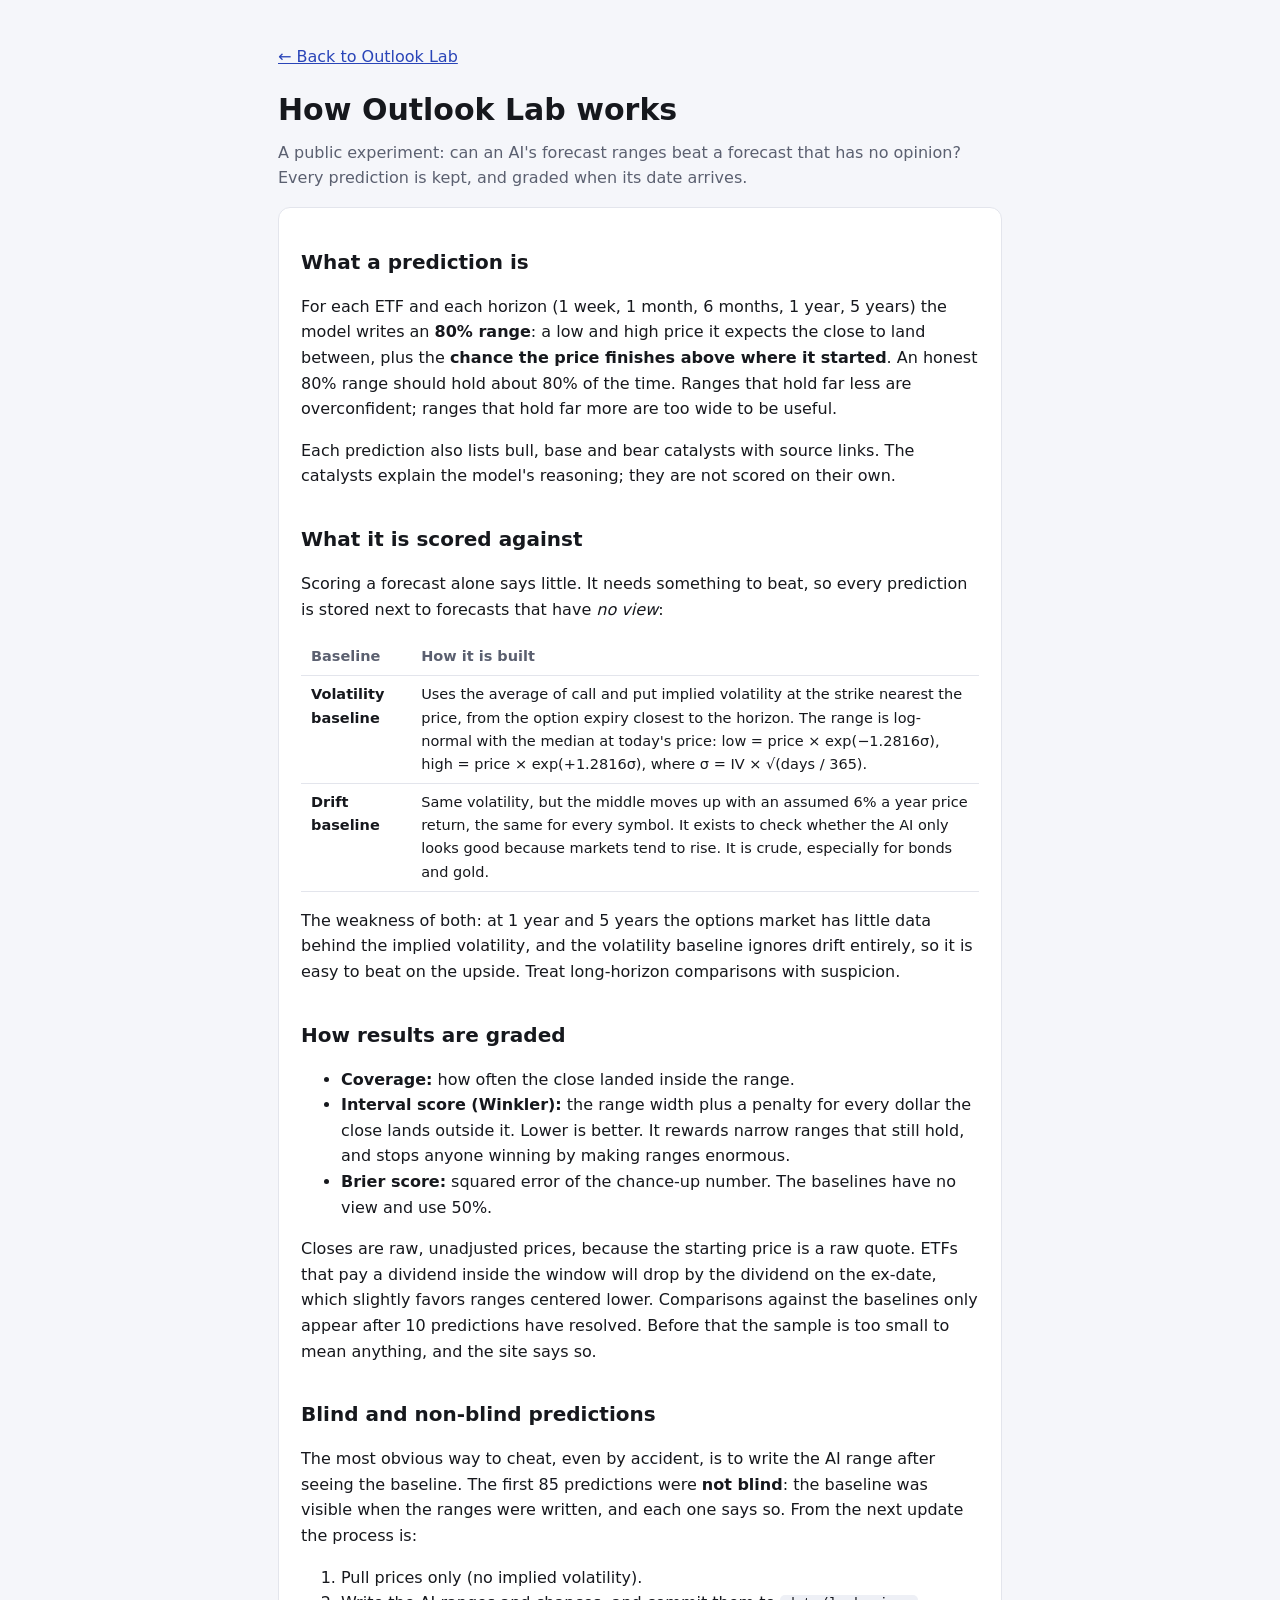
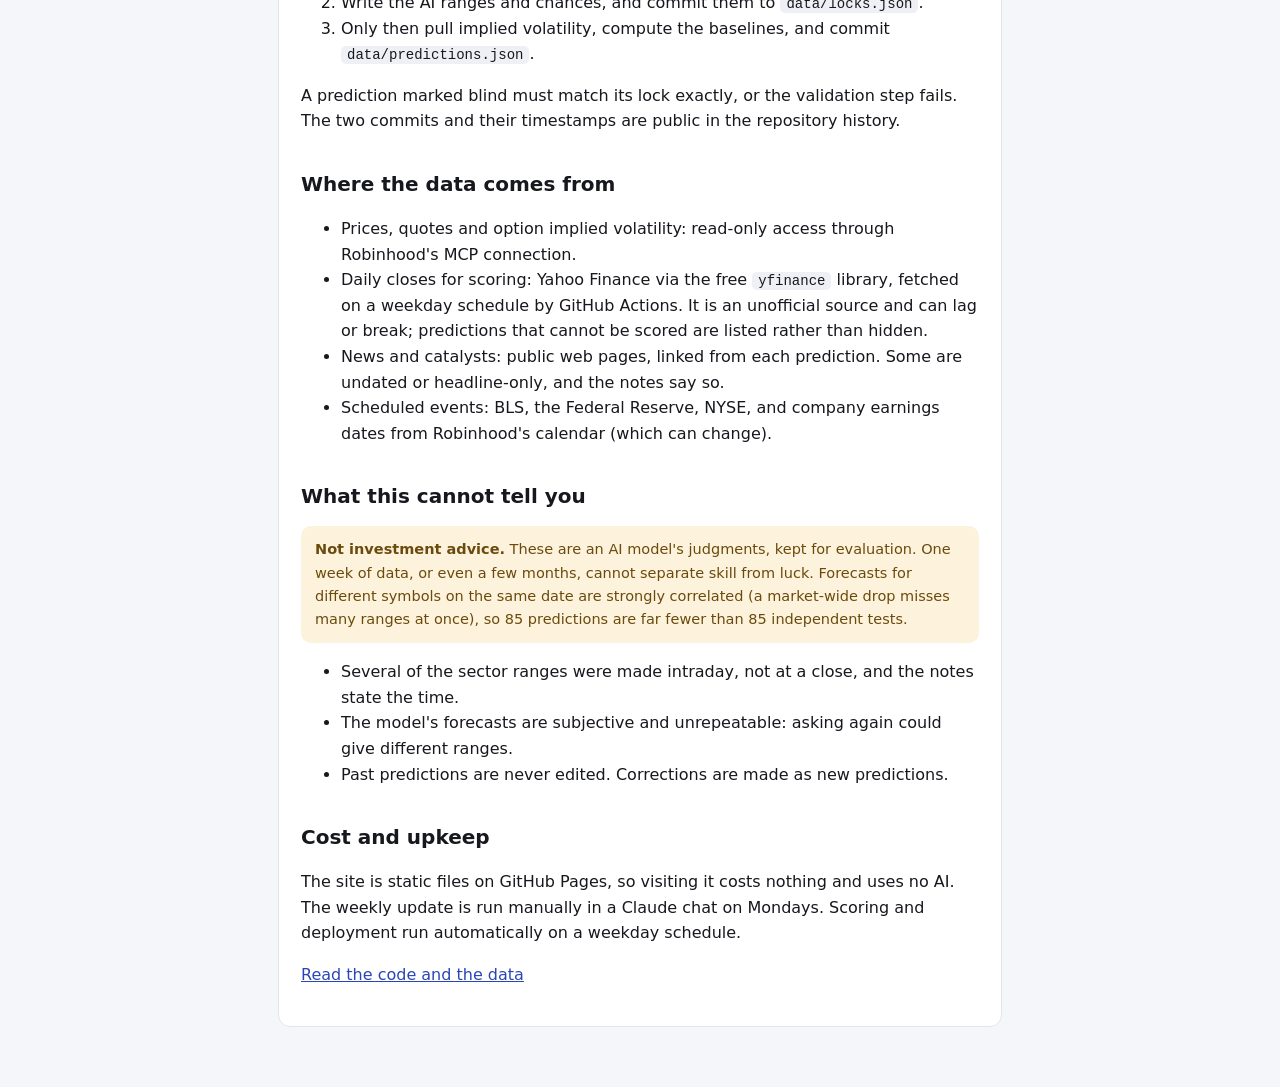
==== site/methodology.html @ 9bb2efa0 "Chart, calibration, filters, methodology page, share image Co-Authored-By: Claude Sonnet 5.5 <norepl" ====
<!doctype html>
<html lang="en">
<head>
<meta charset="utf-8">
<meta name="viewport" content="width=device-width, initial-scale=1">
<title>How Outlook Lab works</title>
<meta name="description" content="How the forecast ranges are made, scored, and what the project can and cannot tell you.">
<meta property="og:title" content="How Outlook Lab works">
<meta property="og:image" content="https://quochhdo.github.io/outlook-lab/og.png">
<script>
(function () {
  var t = null;
  try { t = localStorage.getItem("ol-theme"); } catch (e) {}
  if (t !== "dark" && t !== "light") t = window.matchMedia && matchMedia("(prefers-color-scheme: dark)").matches ? "dark" : "light";
  document.documentElement.setAttribute("data-theme", t);
})();
</script>
<style>
:root { --ink: #16181d; --muted: #5b6070; --line: #e3e5ec; --bg: #f5f6fa; --card: #fff; --accent: #2a45b8; --panel: #eef0f6; --warn-bg: #fdf3dc; --warn-ink: #6b4a0d; color-scheme: light; }
:root[data-theme="dark"] { --ink: #eceef4; --muted: #a3a9ba; --line: #2b2f3b; --bg: #14161c; --card: #1b1e26; --accent: #8fa6ff; --panel: #232733; --warn-bg: #3a3118; --warn-ink: #f1d58a; color-scheme: dark; }
* { box-sizing: border-box; }
body { margin: 0; background: var(--bg); color: var(--ink); font: 16px/1.6 -apple-system, "Segoe UI", Inter, system-ui, sans-serif; }
main { max-width: 760px; margin: 0 auto; padding: 28px 18px 60px; }
a { color: var(--accent); }
h1 { font-size: 30px; margin: 10px 0 6px; }
h2 { font-size: 20px; margin: 34px 0 8px; }
p, li { color: var(--ink); }
.lede { color: var(--muted); margin-top: 0; }
.card { background: var(--card); border: 1px solid var(--line); border-radius: 12px; padding: 4px 22px 22px; }
.warn { background: var(--warn-bg); color: var(--warn-ink); border-radius: 10px; padding: 12px 14px; font-size: 14.5px; margin: 14px 0; }
code { background: var(--panel); padding: 1px 6px; border-radius: 5px; font-size: 14px; }
table { border-collapse: collapse; width: 100%; font-size: 14.5px; margin: 8px 0; }
th, td { text-align: left; padding: 7px 10px; border-bottom: 1px solid var(--line); vertical-align: top; }
th { color: var(--muted); font-weight: 600; }
</style>
</head>
<body>
<main>
<p><a href="./">&larr; Back to Outlook Lab</a></p>
<h1>How Outlook Lab works</h1>
<p class="lede">A public experiment: can an AI's forecast ranges beat a forecast that has no opinion? Every prediction is kept, and graded when its date arrives.</p>

<div class="card">

<h2>What a prediction is</h2>
<p>For each ETF and each horizon (1 week, 1 month, 6 months, 1 year, 5 years) the model writes an <strong>80% range</strong>: a low and high price it expects the close to land between, plus the <strong>chance the price finishes above where it started</strong>. An honest 80% range should hold about 80% of the time. Ranges that hold far less are overconfident; ranges that hold far more are too wide to be useful.</p>
<p>Each prediction also lists bull, base and bear catalysts with source links. The catalysts explain the model's reasoning; they are not scored on their own.</p>

<h2>What it is scored against</h2>
<p>Scoring a forecast alone says little. It needs something to beat, so every prediction is stored next to forecasts that have <em>no view</em>:</p>
<table>
<tr><th>Baseline</th><th>How it is built</th></tr>
<tr><td><strong>Volatility baseline</strong></td><td>Uses the average of call and put implied volatility at the strike nearest the price, from the option expiry closest to the horizon. The range is log-normal with the median at today's price: low = price &times; exp(&minus;1.2816&sigma;), high = price &times; exp(+1.2816&sigma;), where &sigma; = IV &times; &radic;(days / 365).</td></tr>
<tr><td><strong>Drift baseline</strong></td><td>Same volatility, but the middle moves up with an assumed 6% a year price return, the same for every symbol. It exists to check whether the AI only looks good because markets tend to rise. It is crude, especially for bonds and gold.</td></tr>
</table>
<p>The weakness of both: at 1 year and 5 years the options market has little data behind the implied volatility, and the volatility baseline ignores drift entirely, so it is easy to beat on the upside. Treat long-horizon comparisons with suspicion.</p>

<h2>How results are graded</h2>
<ul>
<li><strong>Coverage:</strong> how often the close landed inside the range.</li>
<li><strong>Interval score (Winkler):</strong> the range width plus a penalty for every dollar the close lands outside it. Lower is better. It rewards narrow ranges that still hold, and stops anyone winning by making ranges enormous.</li>
<li><strong>Brier score:</strong> squared error of the chance-up number. The baselines have no view and use 50%.</li>
</ul>
<p>Closes are raw, unadjusted prices, because the starting price is a raw quote. ETFs that pay a dividend inside the window will drop by the dividend on the ex-date, which slightly favors ranges centered lower. Comparisons against the baselines only appear after 10 predictions have resolved. Before that the sample is too small to mean anything, and the site says so.</p>

<h2>Blind and non-blind predictions</h2>
<p>The most obvious way to cheat, even by accident, is to write the AI range after seeing the baseline. The first 85 predictions were <strong>not blind</strong>: the baseline was visible when the ranges were written, and each one says so. From the next update the process is:</p>
<ol>
<li>Pull prices only (no implied volatility).</li>
<li>Write the AI ranges and chances, and commit them to <code>data/locks.json</code>.</li>
<li>Only then pull implied volatility, compute the baselines, and commit <code>data/predictions.json</code>.</li>
</ol>
<p>A prediction marked blind must match its lock exactly, or the validation step fails. The two commits and their timestamps are public in the repository history.</p>

<h2>Where the data comes from</h2>
<ul>
<li>Prices, quotes and option implied volatility: read-only access through Robinhood's MCP connection.</li>
<li>Daily closes for scoring: Yahoo Finance via the free <code>yfinance</code> library, fetched on a weekday schedule by GitHub Actions. It is an unofficial source and can lag or break; predictions that cannot be scored are listed rather than hidden.</li>
<li>News and catalysts: public web pages, linked from each prediction. Some are undated or headline-only, and the notes say so.</li>
<li>Scheduled events: BLS, the Federal Reserve, NYSE, and company earnings dates from Robinhood's calendar (which can change).</li>
</ul>

<h2>What this cannot tell you</h2>
<div class="warn"><strong>Not investment advice.</strong> These are an AI model's judgments, kept for evaluation. One week of data, or even a few months, cannot separate skill from luck. Forecasts for different symbols on the same date are strongly correlated (a market-wide drop misses many ranges at once), so 85 predictions are far fewer than 85 independent tests.</div>
<ul>
<li>Several of the sector ranges were made intraday, not at a close, and the notes state the time.</li>
<li>The model's forecasts are subjective and unrepeatable: asking again could give different ranges.</li>
<li>Past predictions are never edited. Corrections are made as new predictions.</li>
</ul>

<h2>Cost and upkeep</h2>
<p>The site is static files on GitHub Pages, so visiting it costs nothing and uses no AI. The weekly update is run manually in a Claude chat on Mondays. Scoring and deployment run automatically on a weekday schedule.</p>

<p><a href="https://github.com/QuocHHDo/outlook-lab">Read the code and the data</a></p>
</div>
</main>
</body>
</html>
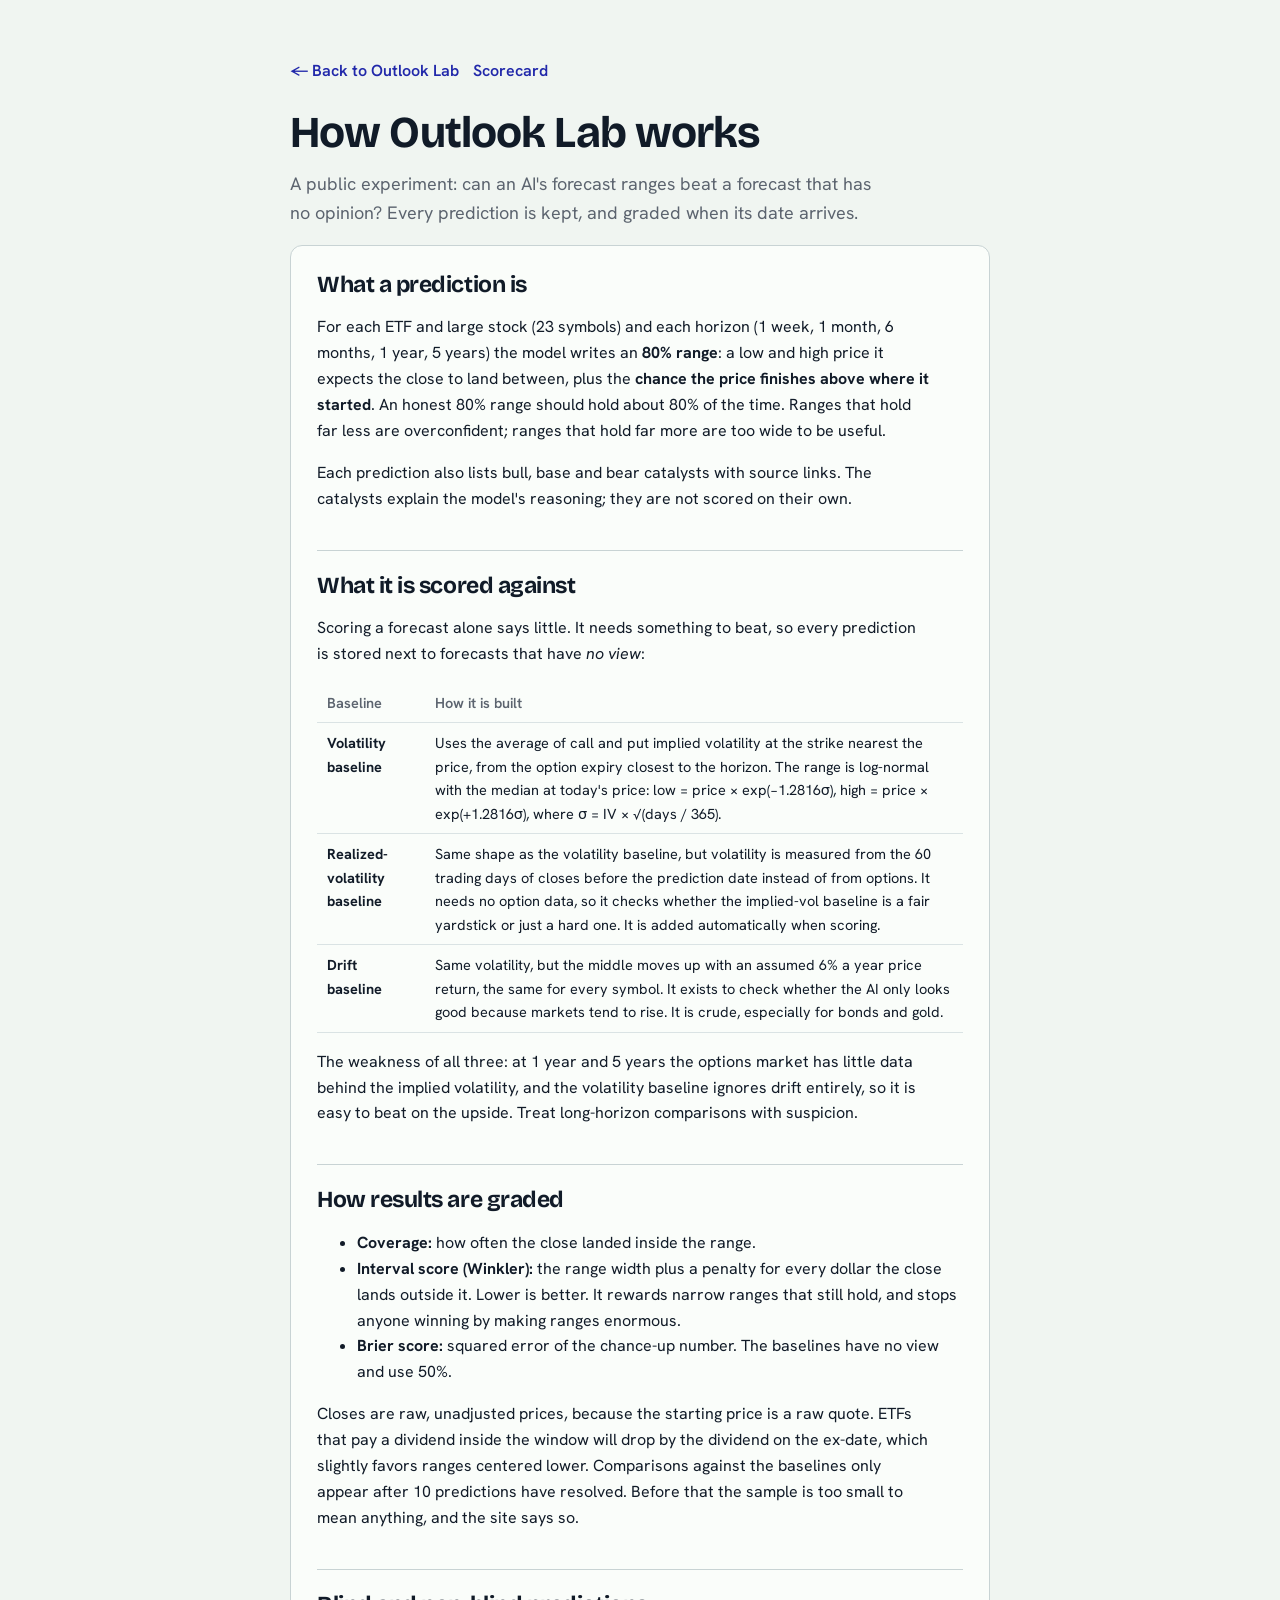
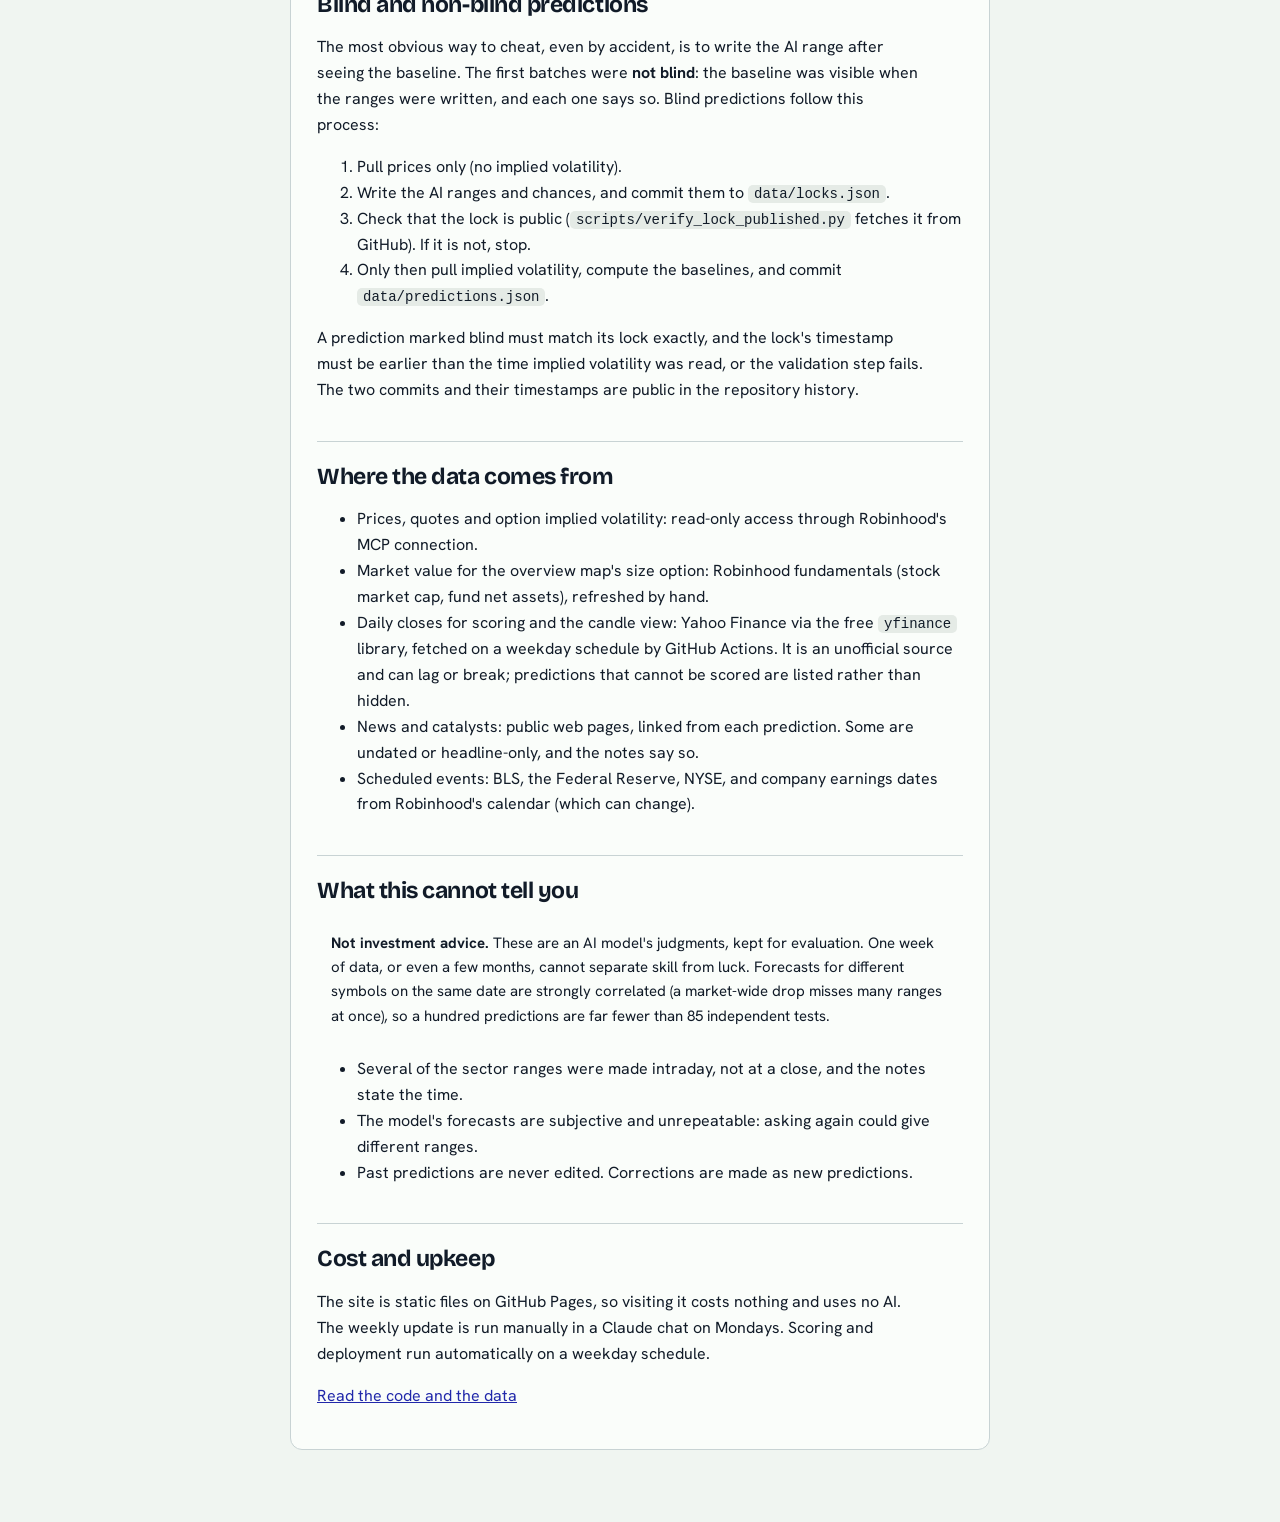
==== commit 1b29489b: "afeat(site): scorecard, chart layers, map sizing, methodology restyle Co-Authored-By: Claude Sonnet " ====
--- a/site/methodology.html
+++ b/site/methodology.html
@@ -6,6 +6,8 @@
 <title>How Outlook Lab works</title>
 <meta name="description" content="How the forecast ranges are made, scored, and what the project can and cannot tell you.">
 <meta property="og:title" content="How Outlook Lab works">
+<link rel="preconnect" href="https://fonts.googleapis.com">
+<link href="https://fonts.googleapis.com/css2?family=Bricolage+Grotesque:opsz,wght@12..96,500;12..96,700&amp;family=Hanken+Grotesk:wght@400;500;600;700&amp;display=swap" rel="stylesheet">
 <meta property="og:image" content="https://quochhdo.github.io/outlook-lab/og.png">
 <script>
 (function () {
@@ -16,34 +18,75 @@
 })();
 </script>
 <style>
-:root { --ink: #16181d; --muted: #5b6070; --line: #e3e5ec; --bg: #f5f6fa; --card: #fff; --accent: #2a45b8; --panel: #eef0f6; --warn-bg: #fdf3dc; --warn-ink: #6b4a0d; color-scheme: light; }
-:root[data-theme="dark"] { --ink: #eceef4; --muted: #a3a9ba; --line: #2b2f3b; --bg: #14161c; --card: #1b1e26; --accent: #8fa6ff; --panel: #232733; --warn-bg: #3a3118; --warn-ink: #f1d58a; color-scheme: dark; }
+:root {
+  --display: "Bricolage Grotesque", "Hanken Grotesk", system-ui, sans-serif;
+  --ink: oklch(0.22 0.03 255);
+  --muted: oklch(0.5 0.02 255);
+  --muted-2: oklch(0.4 0.02 255);
+  --bg: oklch(0.965 0.008 150);
+  --panel: oklch(0.935 0.01 150);
+  --card: oklch(0.99 0.004 150);
+  --line: oklch(0.86 0.012 200);
+  --line-2: oklch(0.91 0.01 200);
+  --accent: oklch(0.42 0.2 270);
+  --accent-ink: oklch(0.38 0.2 270);
+  --ai-fill: oklch(0.42 0.2 270 / 0.2);
+  --base-fill: oklch(0.82 0.012 230);
+  --ok: oklch(0.42 0.1 175);
+  --bad: oklch(0.5 0.17 28);
+  --mark: oklch(0.9 0.15 98);
+  --mark-ink: oklch(0.3 0.06 90);
+}
+:root[data-theme="dark"] {
+  --ink: oklch(0.94 0.012 150);
+  --muted: oklch(0.72 0.02 230);
+  --muted-2: oklch(0.8 0.015 230);
+  --bg: oklch(0.2 0.025 255);
+  --panel: oklch(0.25 0.028 255);
+  --card: oklch(0.23 0.026 255);
+  --line: oklch(0.36 0.03 255);
+  --line-2: oklch(0.3 0.028 255);
+  --accent: oklch(0.76 0.13 270);
+  --accent-ink: oklch(0.82 0.1 270);
+  --ai-fill: oklch(0.76 0.13 270 / 0.28);
+  --base-fill: oklch(0.4 0.025 250);
+  --ok: oklch(0.8 0.12 175);
+  --bad: oklch(0.78 0.12 30);
+  --mark: oklch(0.42 0.09 98);
+  --mark-ink: oklch(0.93 0.08 98);
+}
 * { box-sizing: border-box; }
-body { margin: 0; background: var(--bg); color: var(--ink); font: 16px/1.6 -apple-system, "Segoe UI", Inter, system-ui, sans-serif; }
-main { max-width: 760px; margin: 0 auto; padding: 28px 18px 60px; }
-a { color: var(--accent); }
-h1 { font-size: 30px; margin: 10px 0 6px; }
-h2 { font-size: 20px; margin: 34px 0 8px; }
-p, li { color: var(--ink); }
-.lede { color: var(--muted); margin-top: 0; }
-.card { background: var(--card); border: 1px solid var(--line); border-radius: 12px; padding: 4px 22px 22px; }
-.warn { background: var(--warn-bg); color: var(--warn-ink); border-radius: 10px; padding: 12px 14px; font-size: 14.5px; margin: 14px 0; }
+body { margin: 0; background: var(--bg); color: var(--ink); font: 16px/1.62 "Hanken Grotesk", system-ui, sans-serif; font-variant-numeric: tabular-nums; }
+main { max-width: 740px; margin: 0 auto; padding: 36px 20px 72px; }
+a { color: var(--accent-ink); }
+h1, h2 { font-family: var(--display); letter-spacing: -0.02em; line-height: 1.15; }
+h1 { font-size: 44px; margin: 18px 0 10px; font-weight: 700; }
+h2 { font-size: 23px; margin: 38px 0 10px; font-weight: 700; border-top: 1px solid var(--line); padding-top: 22px; }
+.card h2:first-child { border-top: 0; padding-top: 0; margin-top: 0; }
+.lede { color: var(--muted); margin-top: 0; font-size: 18px; max-width: 60ch; }
+p, li { max-width: 68ch; }
+.card { background: var(--card); border: 1px solid var(--line); border-radius: 12px; padding: 26px 26px 24px; }
+.warn { background: var(--warn-bg); color: var(--warn-ink); border: 1px solid var(--warn-line); border-radius: 10px; padding: 12px 14px; font-size: 15px; margin: 14px 0; }
 code { background: var(--panel); padding: 1px 6px; border-radius: 5px; font-size: 14px; }
 table { border-collapse: collapse; width: 100%; font-size: 14.5px; margin: 8px 0; }
-th, td { text-align: left; padding: 7px 10px; border-bottom: 1px solid var(--line); vertical-align: top; }
+th, td { text-align: left; padding: 8px 10px; border-bottom: 1px solid var(--line-2); vertical-align: top; }
 th { color: var(--muted); font-weight: 600; }
+.back { display: inline-block; font-weight: 600; text-decoration: none; padding: 6px 10px; margin-left: -10px; border-radius: 6px; }
+.back:hover { background: var(--panel); }
+a:focus-visible, button:focus-visible { outline: 2px solid var(--accent); outline-offset: 2px; }
+@media (max-width: 560px) { h1 { font-size: 34px; } .card { padding: 20px 16px; } }
 </style>
 </head>
 <body>
 <main>
-<p><a href="./">&larr; Back to Outlook Lab</a></p>
+<p><a class="back" href="./">&larr; Back to Outlook Lab</a> <a class="back" href="./#scorecard">Scorecard</a></p>
 <h1>How Outlook Lab works</h1>
 <p class="lede">A public experiment: can an AI's forecast ranges beat a forecast that has no opinion? Every prediction is kept, and graded when its date arrives.</p>
 
 <div class="card">
 
 <h2>What a prediction is</h2>
-<p>For each ETF and each horizon (1 week, 1 month, 6 months, 1 year, 5 years) the model writes an <strong>80% range</strong>: a low and high price it expects the close to land between, plus the <strong>chance the price finishes above where it started</strong>. An honest 80% range should hold about 80% of the time. Ranges that hold far less are overconfident; ranges that hold far more are too wide to be useful.</p>
+<p>For each ETF and large stock (23 symbols) and each horizon (1 week, 1 month, 6 months, 1 year, 5 years) the model writes an <strong>80% range</strong>: a low and high price it expects the close to land between, plus the <strong>chance the price finishes above where it started</strong>. An honest 80% range should hold about 80% of the time. Ranges that hold far less are overconfident; ranges that hold far more are too wide to be useful.</p>
 <p>Each prediction also lists bull, base and bear catalysts with source links. The catalysts explain the model's reasoning; they are not scored on their own.</p>
 
 <h2>What it is scored against</h2>
@@ -51,9 +94,10 @@
 <table>
 <tr><th>Baseline</th><th>How it is built</th></tr>
 <tr><td><strong>Volatility baseline</strong></td><td>Uses the average of call and put implied volatility at the strike nearest the price, from the option expiry closest to the horizon. The range is log-normal with the median at today's price: low = price &times; exp(&minus;1.2816&sigma;), high = price &times; exp(+1.2816&sigma;), where &sigma; = IV &times; &radic;(days / 365).</td></tr>
+<tr><td><strong>Realized-volatility baseline</strong></td><td>Same shape as the volatility baseline, but volatility is measured from the 60 trading days of closes before the prediction date instead of from options. It needs no option data, so it checks whether the implied-vol baseline is a fair yardstick or just a hard one. It is added automatically when scoring.</td></tr>
 <tr><td><strong>Drift baseline</strong></td><td>Same volatility, but the middle moves up with an assumed 6% a year price return, the same for every symbol. It exists to check whether the AI only looks good because markets tend to rise. It is crude, especially for bonds and gold.</td></tr>
 </table>
-<p>The weakness of both: at 1 year and 5 years the options market has little data behind the implied volatility, and the volatility baseline ignores drift entirely, so it is easy to beat on the upside. Treat long-horizon comparisons with suspicion.</p>
+<p>The weakness of all three: at 1 year and 5 years the options market has little data behind the implied volatility, and the volatility baseline ignores drift entirely, so it is easy to beat on the upside. Treat long-horizon comparisons with suspicion.</p>
 
 <h2>How results are graded</h2>
 <ul>
@@ -64,24 +108,26 @@
 <p>Closes are raw, unadjusted prices, because the starting price is a raw quote. ETFs that pay a dividend inside the window will drop by the dividend on the ex-date, which slightly favors ranges centered lower. Comparisons against the baselines only appear after 10 predictions have resolved. Before that the sample is too small to mean anything, and the site says so.</p>
 
 <h2>Blind and non-blind predictions</h2>
-<p>The most obvious way to cheat, even by accident, is to write the AI range after seeing the baseline. The first 85 predictions were <strong>not blind</strong>: the baseline was visible when the ranges were written, and each one says so. From the next update the process is:</p>
+<p>The most obvious way to cheat, even by accident, is to write the AI range after seeing the baseline. The first batches were <strong>not blind</strong>: the baseline was visible when the ranges were written, and each one says so. Blind predictions follow this process:</p>
 <ol>
 <li>Pull prices only (no implied volatility).</li>
 <li>Write the AI ranges and chances, and commit them to <code>data/locks.json</code>.</li>
+<li>Check that the lock is public (<code>scripts/verify_lock_published.py</code> fetches it from GitHub). If it is not, stop.</li>
 <li>Only then pull implied volatility, compute the baselines, and commit <code>data/predictions.json</code>.</li>
 </ol>
-<p>A prediction marked blind must match its lock exactly, or the validation step fails. The two commits and their timestamps are public in the repository history.</p>
+<p>A prediction marked blind must match its lock exactly, and the lock's timestamp must be earlier than the time implied volatility was read, or the validation step fails. The two commits and their timestamps are public in the repository history.</p>
 
 <h2>Where the data comes from</h2>
 <ul>
 <li>Prices, quotes and option implied volatility: read-only access through Robinhood's MCP connection.</li>
-<li>Daily closes for scoring: Yahoo Finance via the free <code>yfinance</code> library, fetched on a weekday schedule by GitHub Actions. It is an unofficial source and can lag or break; predictions that cannot be scored are listed rather than hidden.</li>
+<li>Market value for the overview map's size option: Robinhood fundamentals (stock market cap, fund net assets), refreshed by hand.</li>
+<li>Daily closes for scoring and the candle view: Yahoo Finance via the free <code>yfinance</code> library, fetched on a weekday schedule by GitHub Actions. It is an unofficial source and can lag or break; predictions that cannot be scored are listed rather than hidden.</li>
 <li>News and catalysts: public web pages, linked from each prediction. Some are undated or headline-only, and the notes say so.</li>
 <li>Scheduled events: BLS, the Federal Reserve, NYSE, and company earnings dates from Robinhood's calendar (which can change).</li>
 </ul>
 
 <h2>What this cannot tell you</h2>
-<div class="warn"><strong>Not investment advice.</strong> These are an AI model's judgments, kept for evaluation. One week of data, or even a few months, cannot separate skill from luck. Forecasts for different symbols on the same date are strongly correlated (a market-wide drop misses many ranges at once), so 85 predictions are far fewer than 85 independent tests.</div>
+<div class="warn"><strong>Not investment advice.</strong> These are an AI model's judgments, kept for evaluation. One week of data, or even a few months, cannot separate skill from luck. Forecasts for different symbols on the same date are strongly correlated (a market-wide drop misses many ranges at once), so a hundred predictions are far fewer than 85 independent tests.</div>
 <ul>
 <li>Several of the sector ranges were made intraday, not at a close, and the notes state the time.</li>
 <li>The model's forecasts are subjective and unrepeatable: asking again could give different ranges.</li>
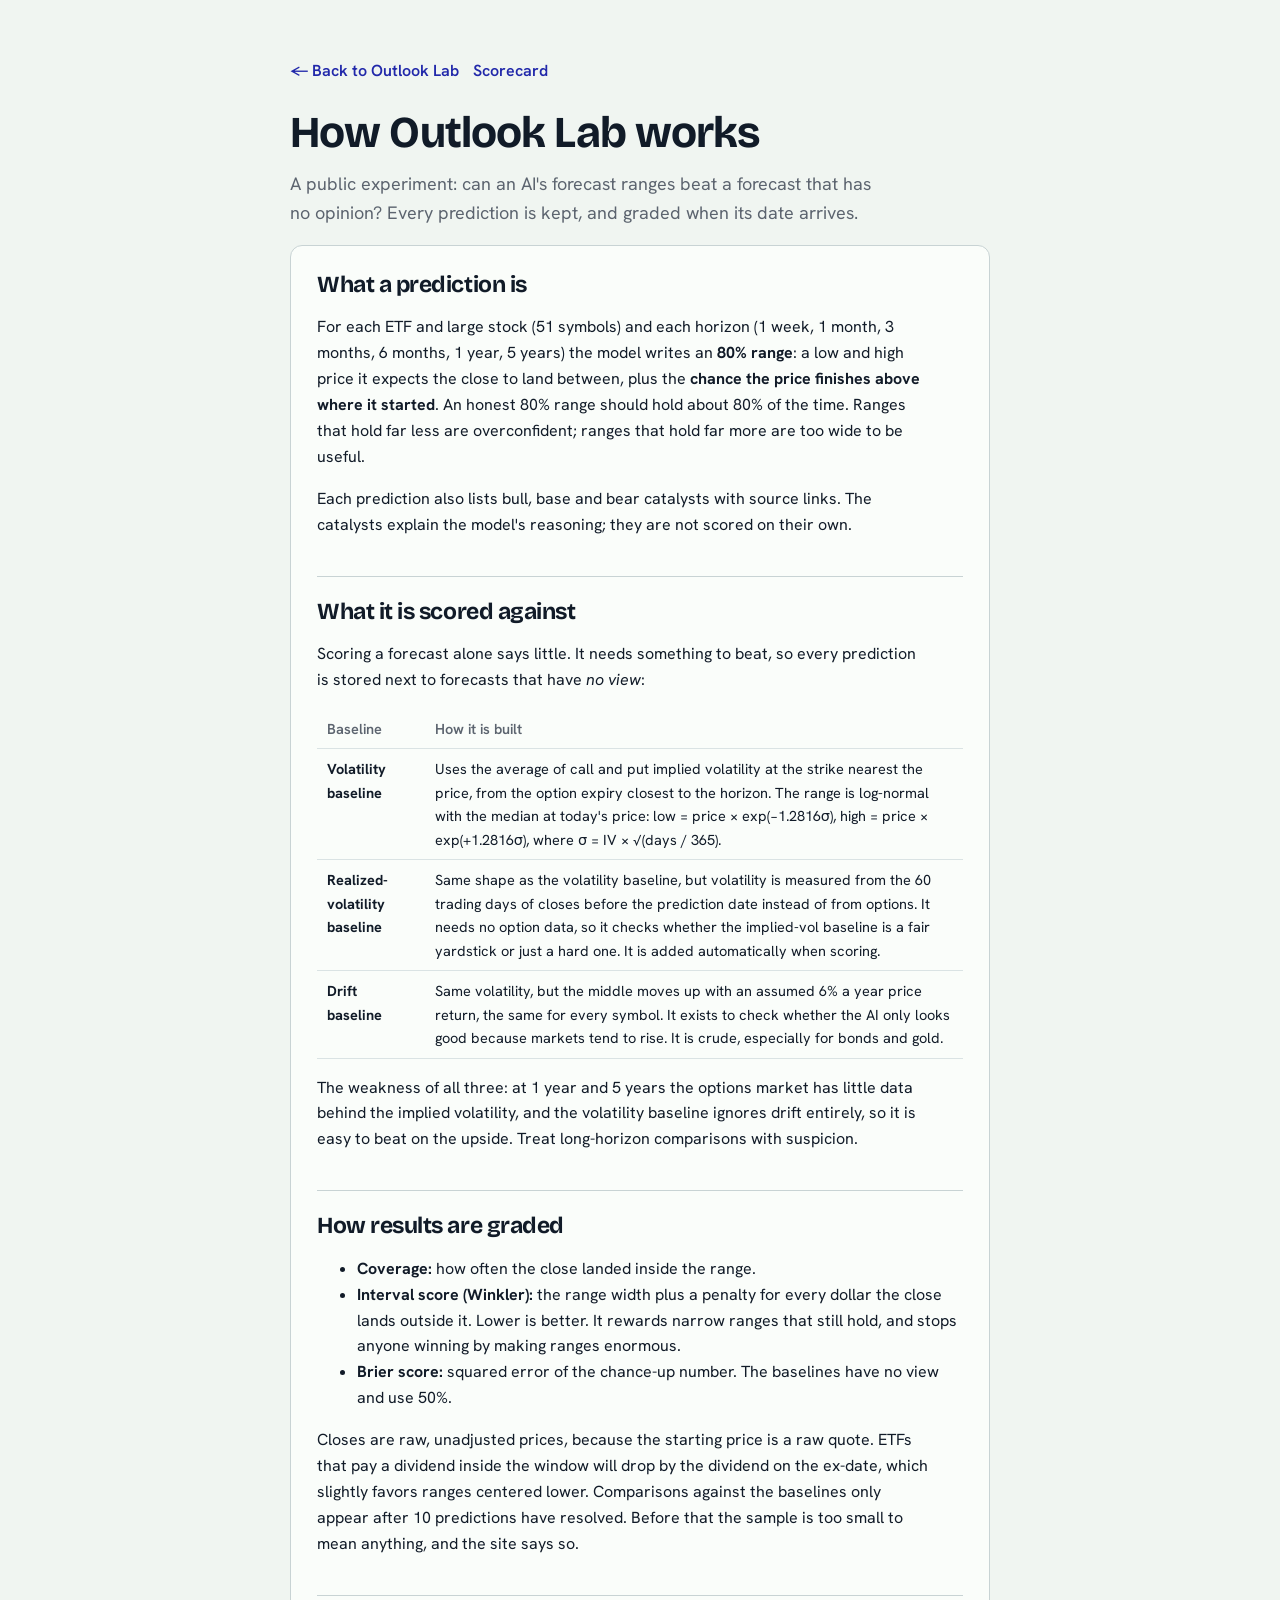
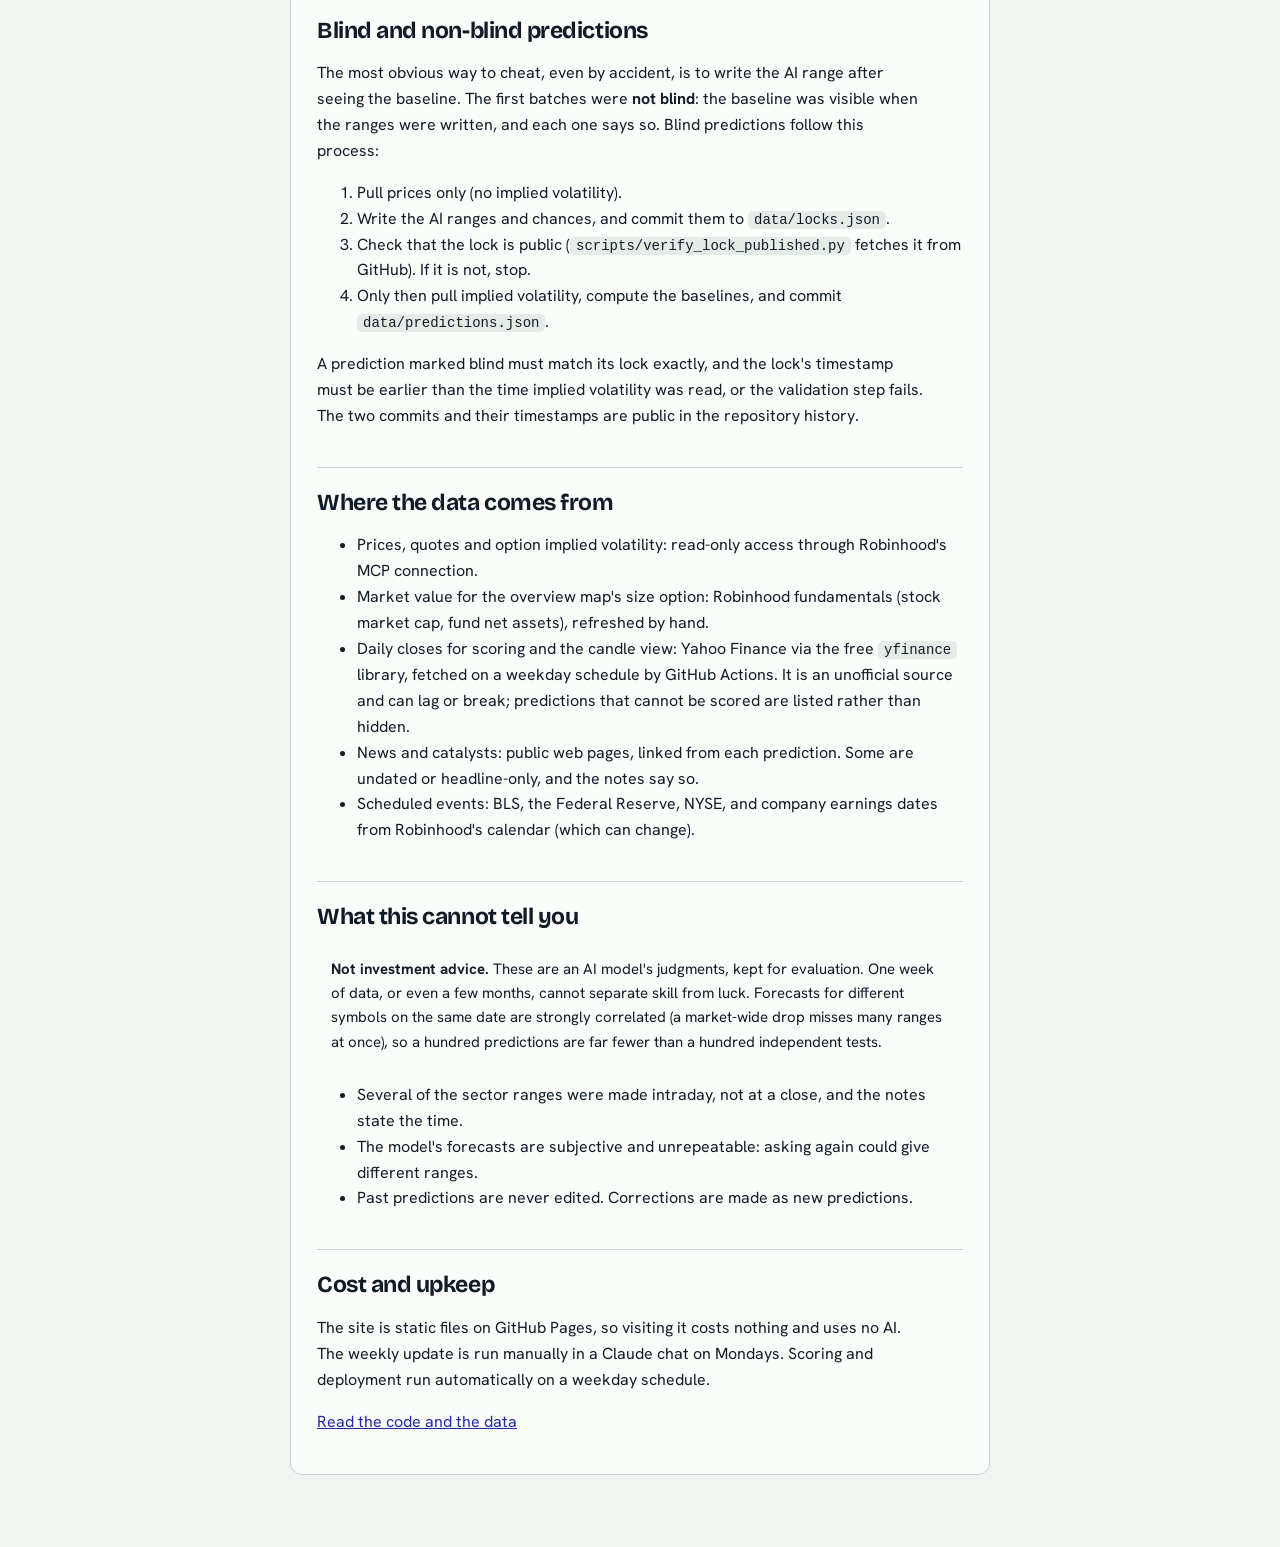
==== commit da07f899: "afeat(site): add Watchlist and Methodology tabs, split index.html into style.css and app.js Co-Autho" ====
--- a/site/methodology.html
+++ b/site/methodology.html
@@ -86,7 +86,7 @@
 <div class="card">
 
 <h2>What a prediction is</h2>
-<p>For each ETF and large stock (23 symbols) and each horizon (1 week, 1 month, 6 months, 1 year, 5 years) the model writes an <strong>80% range</strong>: a low and high price it expects the close to land between, plus the <strong>chance the price finishes above where it started</strong>. An honest 80% range should hold about 80% of the time. Ranges that hold far less are overconfident; ranges that hold far more are too wide to be useful.</p>
+<p>For each ETF and large stock (51 symbols) and each horizon (1 week, 1 month, 3 months, 6 months, 1 year, 5 years) the model writes an <strong>80% range</strong>: a low and high price it expects the close to land between, plus the <strong>chance the price finishes above where it started</strong>. An honest 80% range should hold about 80% of the time. Ranges that hold far less are overconfident; ranges that hold far more are too wide to be useful.</p>
 <p>Each prediction also lists bull, base and bear catalysts with source links. The catalysts explain the model's reasoning; they are not scored on their own.</p>
 
 <h2>What it is scored against</h2>
@@ -127,7 +127,7 @@
 </ul>
 
 <h2>What this cannot tell you</h2>
-<div class="warn"><strong>Not investment advice.</strong> These are an AI model's judgments, kept for evaluation. One week of data, or even a few months, cannot separate skill from luck. Forecasts for different symbols on the same date are strongly correlated (a market-wide drop misses many ranges at once), so a hundred predictions are far fewer than 85 independent tests.</div>
+<div class="warn"><strong>Not investment advice.</strong> These are an AI model's judgments, kept for evaluation. One week of data, or even a few months, cannot separate skill from luck. Forecasts for different symbols on the same date are strongly correlated (a market-wide drop misses many ranges at once), so a hundred predictions are far fewer than a hundred independent tests.</div>
 <ul>
 <li>Several of the sector ranges were made intraday, not at a close, and the notes state the time.</li>
 <li>The model's forecasts are subjective and unrepeatable: asking again could give different ranges.</li>
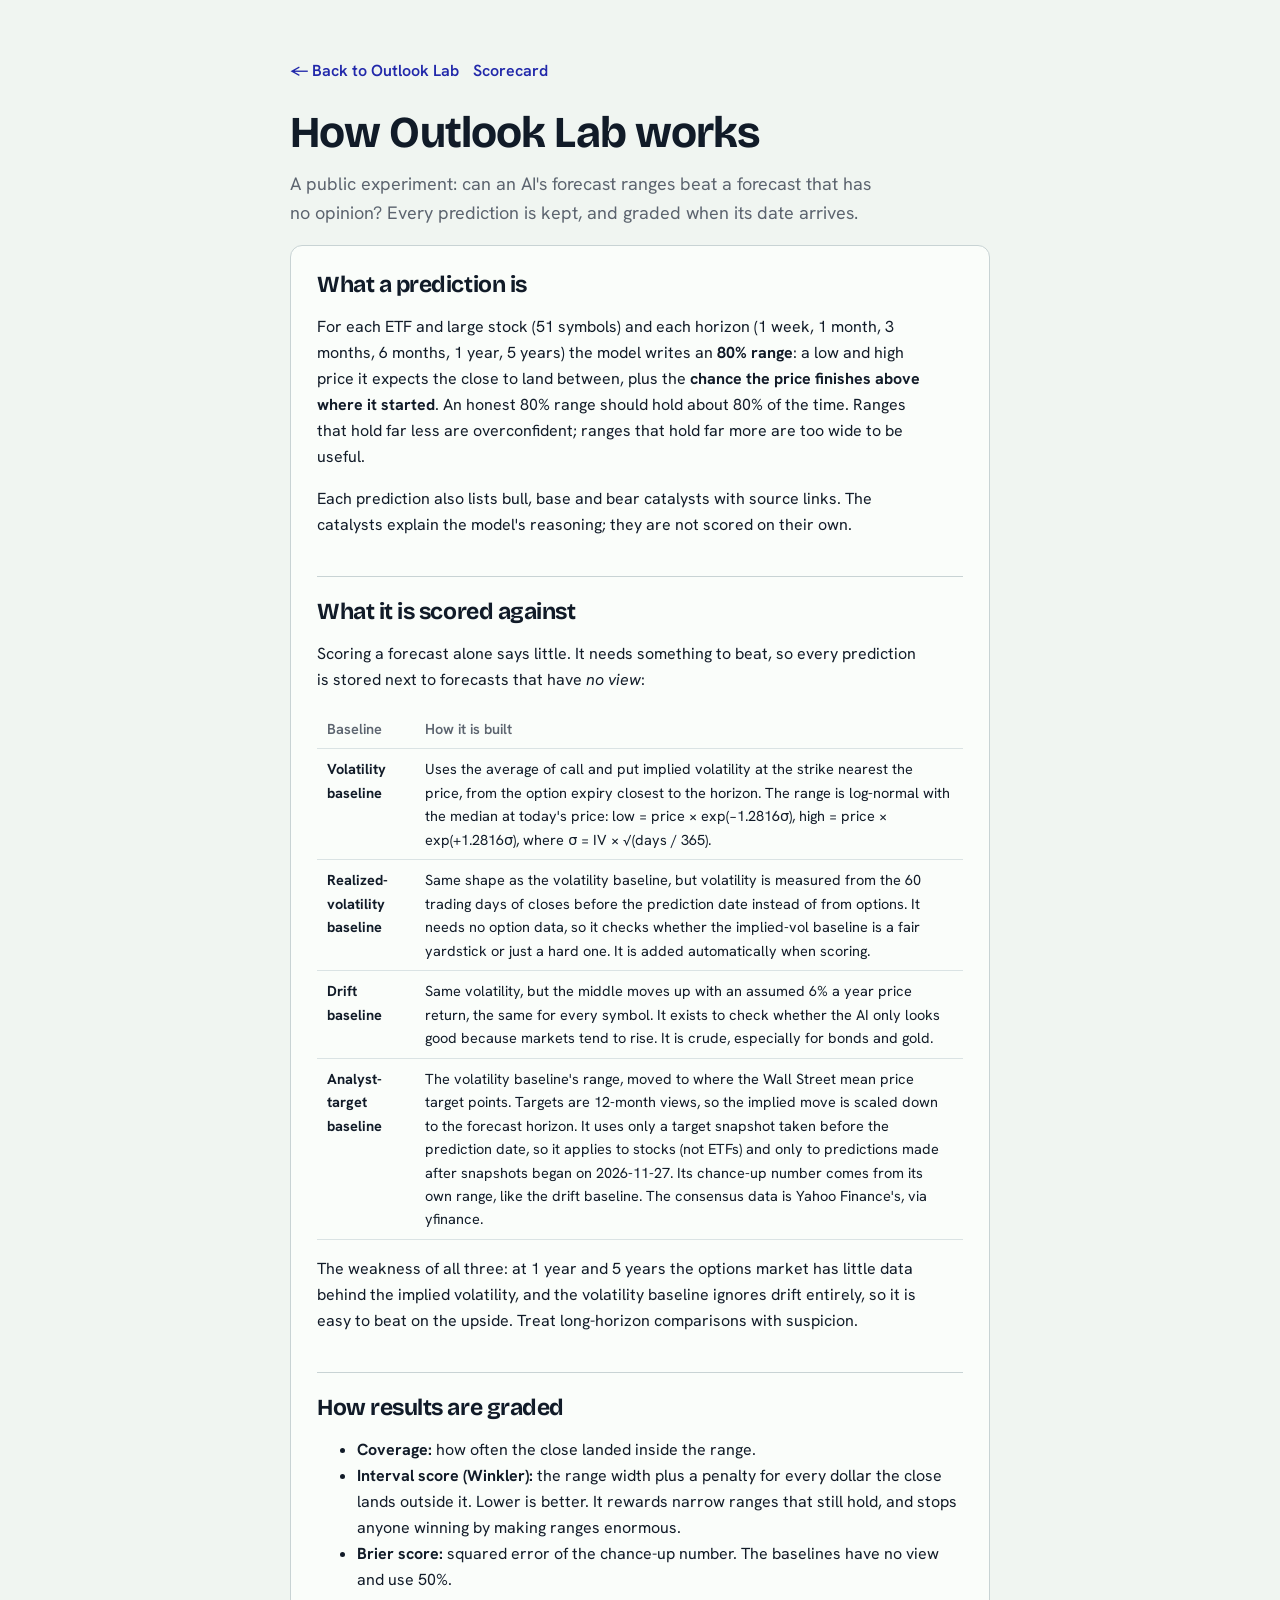
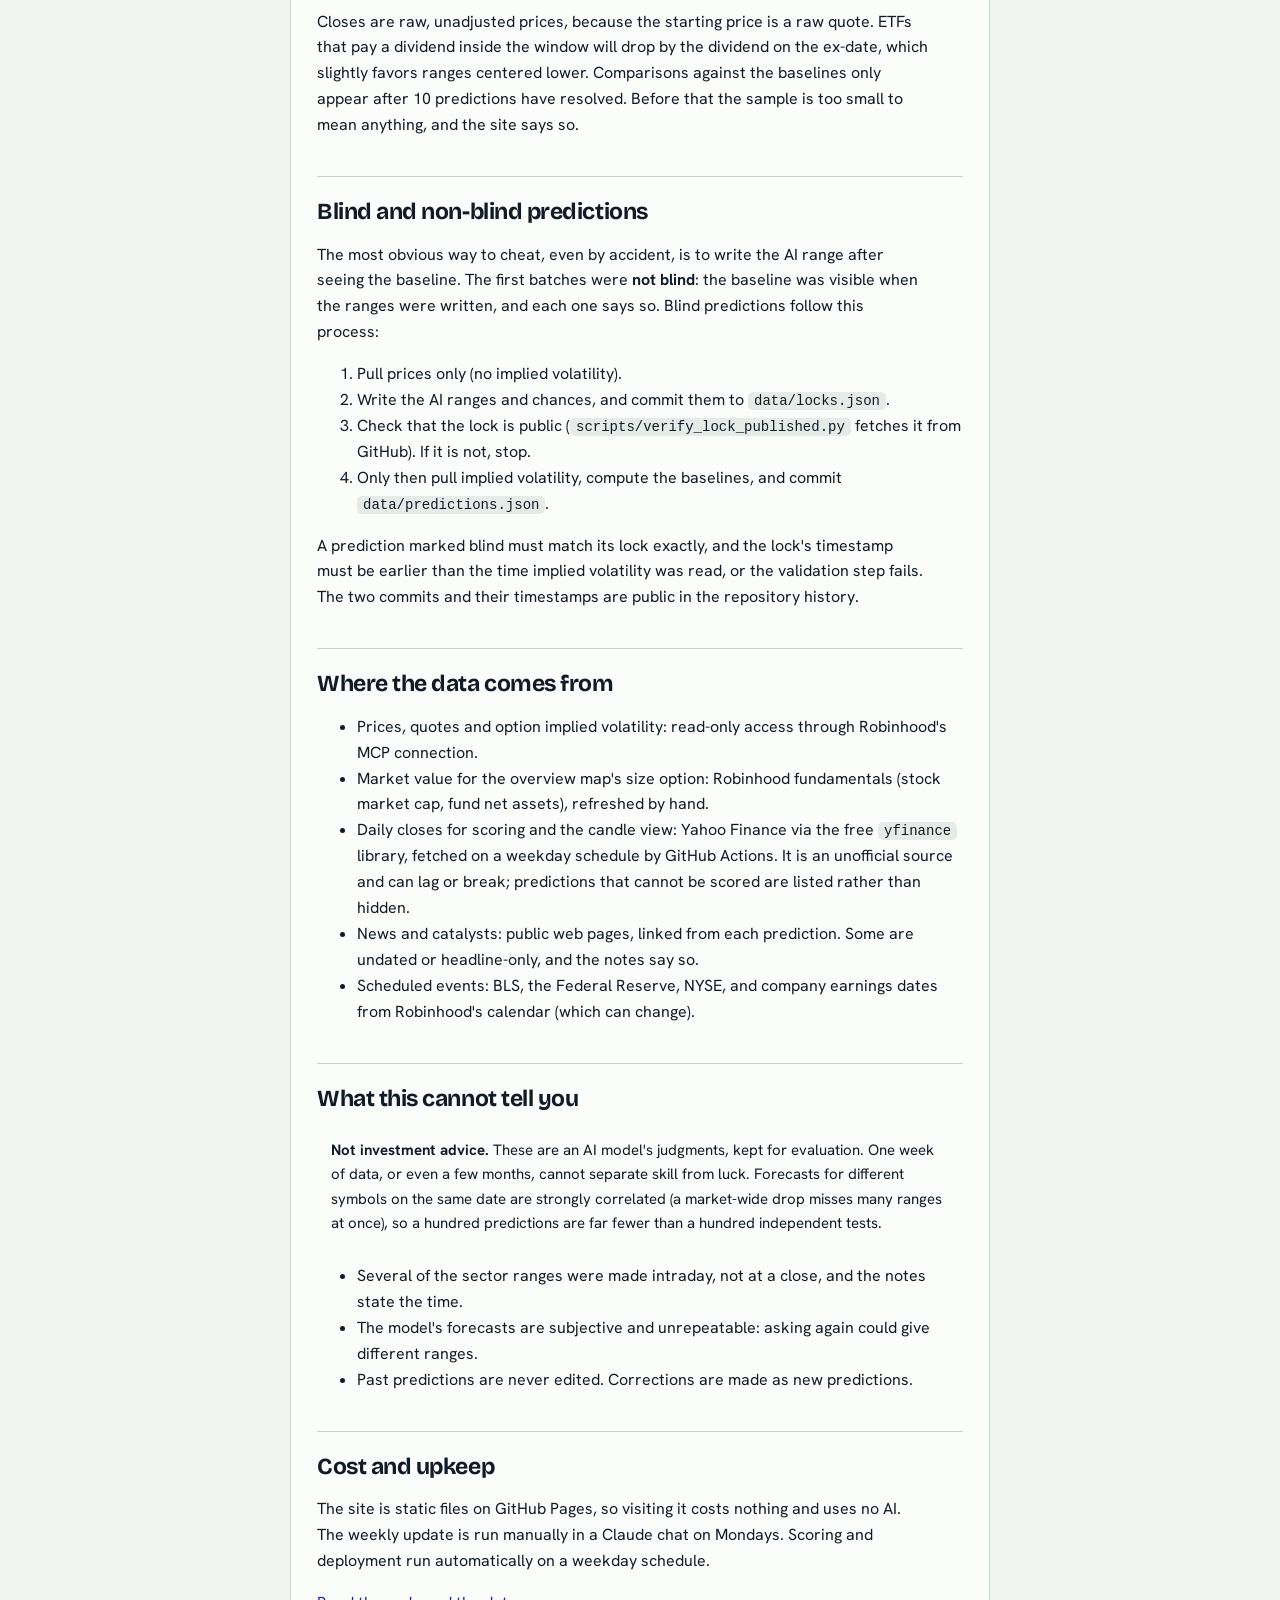
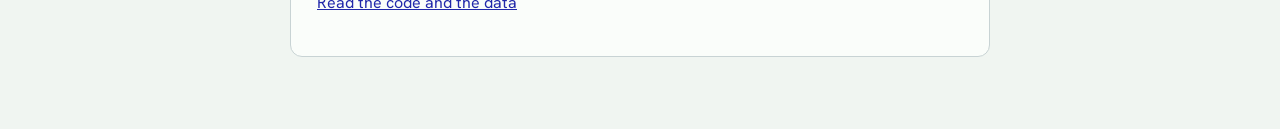
==== commit 0ecf0ef5: "afeat(site): add Wall Street consensus block and scored analyst-target baseline fetch_ratings.py pul" ====
--- a/site/methodology.html
+++ b/site/methodology.html
@@ -96,6 +96,7 @@
 <tr><td><strong>Volatility baseline</strong></td><td>Uses the average of call and put implied volatility at the strike nearest the price, from the option expiry closest to the horizon. The range is log-normal with the median at today's price: low = price &times; exp(&minus;1.2816&sigma;), high = price &times; exp(+1.2816&sigma;), where &sigma; = IV &times; &radic;(days / 365).</td></tr>
 <tr><td><strong>Realized-volatility baseline</strong></td><td>Same shape as the volatility baseline, but volatility is measured from the 60 trading days of closes before the prediction date instead of from options. It needs no option data, so it checks whether the implied-vol baseline is a fair yardstick or just a hard one. It is added automatically when scoring.</td></tr>
 <tr><td><strong>Drift baseline</strong></td><td>Same volatility, but the middle moves up with an assumed 6% a year price return, the same for every symbol. It exists to check whether the AI only looks good because markets tend to rise. It is crude, especially for bonds and gold.</td></tr>
+<tr><td><strong>Analyst-target baseline</strong></td><td>The volatility baseline's range, moved to where the Wall Street mean price target points. Targets are 12-month views, so the implied move is scaled down to the forecast horizon. It uses only a target snapshot taken before the prediction date, so it applies to stocks (not ETFs) and only to predictions made after snapshots began on 2026-11-27. Its chance-up number comes from its own range, like the drift baseline. The consensus data is Yahoo Finance's, via yfinance.</td></tr>
 </table>
 <p>The weakness of all three: at 1 year and 5 years the options market has little data behind the implied volatility, and the volatility baseline ignores drift entirely, so it is easy to beat on the upside. Treat long-horizon comparisons with suspicion.</p>
 
